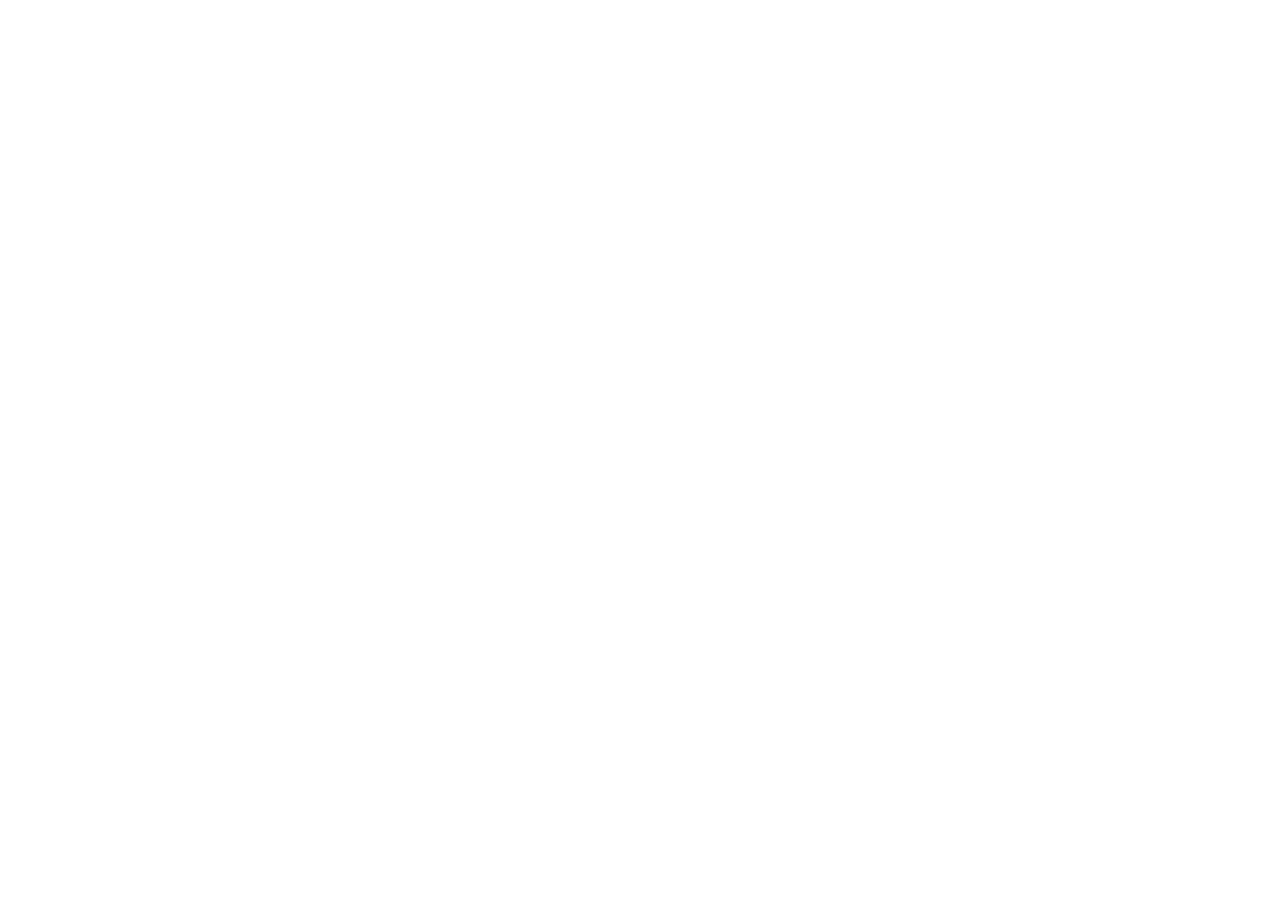
==== RockPaperScissors/index.html @ 8a2b892d "first commit" ====
<!DOCTYPE html>
<html lang="en">
<head>
    <meta charset="UTF-8">
    <meta name="viewport" content="width=device-width, initial-scale=1.0">
    <title>Rock Paper Scissors</title>

</head>
<body>
    
</body>
</html>
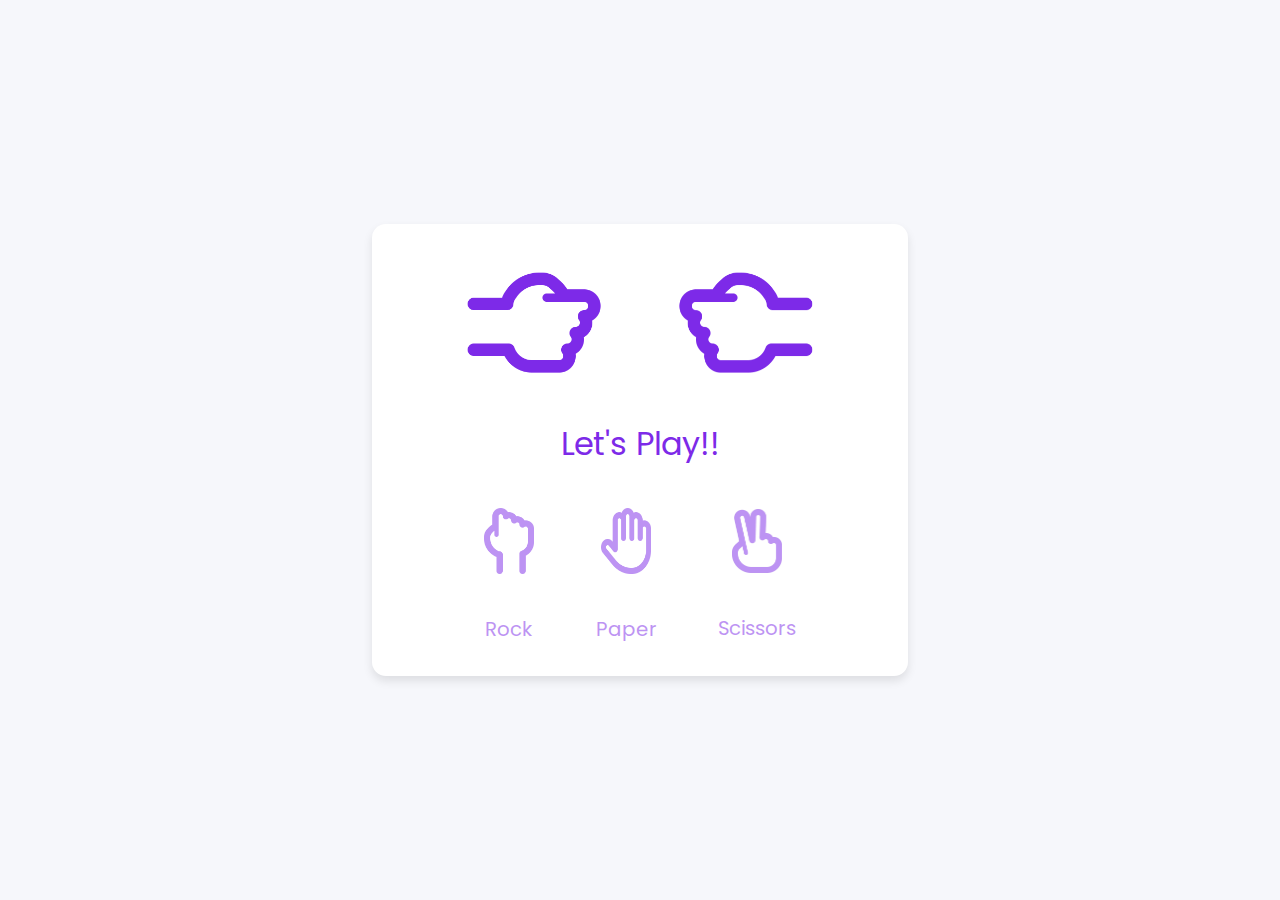
==== commit 79cf693b: "update" ====
--- a/RockPaperScissors/index.html
+++ b/RockPaperScissors/index.html
@@ -4,9 +4,40 @@
     <meta charset="UTF-8">
     <meta name="viewport" content="width=device-width, initial-scale=1.0">
     <title>Rock Paper Scissors</title>
+    <link rel="stylesheet" href="asset/css/style.css">
 
 </head>
 <body>
+    <section class="container">
+        <div class="result_field">
+            <div class="result_images">
+                <span class="user_result">
+                    <img src="asset/image/rock.png" alt="">
+                </span>
+                <span class="cpu_result">
+                    <img src="asset/image/rock.png" alt="">
+                </span>
+            </div>
+            <div class="result">Let's Play!!</div>
+        </div>
+
+        <div class="option_images">
+            <span class="option_image">
+                <img src="asset/image/rock.png" alt="" >
+                <p>Rock</p>
+            </span>
+            <span class="option_image">
+                <img src="asset/image/paper.png" alt="" >
+                <p>Paper</p>
+            </span>
+            <span class="option_image">
+                <img src="asset/image/scissors.png" alt="" >
+                <p>Scissors</p>
+            </span>
+        </div>
+    </section>
     
+    <script src="asset/js/main.js"></script>
 </body>
+
 </html>--- a/RockPaperScissors/asset/css/style.css
+++ b/RockPaperScissors/asset/css/style.css
@@ -0,0 +1,105 @@
+/* Import Google font - Poppins */
+@import url('https://fonts.googleapis.com/css2?family=Montserrat:wght@100..900&family=Oswald:wght@200..700&family=Playwrite+DE+Grund:wght@100..400&family=Poppins:ital,wght@0,100;0,200;0,300;0,400;0,500;0,600;0,700;0,800;0,900;1,100;1,200;1,300;1,400;1,500;1,600;1,700;1,800;1,900&display=swap');
+
+* {
+    margin: 0;
+    padding: 0;
+    box-sizing: border-box;
+    font-family: "Poppins", sans-serif;
+}
+
+body {
+    height: 100vh;
+    display: flex;
+    align-items: center;
+    justify-content: center;
+    background: #f6f7fb;
+}
+
+.container {
+    padding: 2rem 7rem;
+    background: #fff;
+    border-radius: 14px;
+    box-shadow: 0 5px 10px rgba(0, 0, 0, 0.1);
+}
+
+.container.start .user_result {
+    transform-origin: left;
+    animation: userShake 0.7s ease infinite;
+}
+
+@keyframes userShake {
+    50% {
+        transform: rotate(10deg);
+    }
+}
+
+.container.start .cpu_result {
+    transform-origin: right;
+    animation: cpuShake 0.7s ease infinite;
+}
+
+@keyframes cpuShake {
+    50% {
+        transform: rotate(-10deg);
+    }
+}
+
+.result_images {
+    display: flex;
+    column-gap: 7rem;
+}
+
+.result_images img {
+    width: 100px;
+}
+
+.user_result img {
+    transform: rotate(90deg);
+}
+
+.cpu_result img {
+    transform: rotate(-90deg) rotateY(180deg);
+}
+
+.result {
+    text-align: center;
+    font-size: 2rem;
+    color: #7d2ae8;
+    margin-top: 1.5rem;
+}
+
+/* Option image styles */
+.option_images {
+    display: flex;
+    align-items: center;
+    margin-top: 2.5rem;
+    justify-content: space-between;
+}
+
+.option_image {
+    display: flex;
+    flex-direction: column;
+    align-items: center;
+    opacity: 0.5;
+    transition: opacity 0.3s ease;
+}
+
+.option_image:hover {
+    opacity: 1;
+}
+
+.option_image.active {
+    opacity: 1;
+}
+
+.option_image img {
+    width: 50px;
+    pointer-events: none;
+}
+
+.option_image p {
+    color: #7d2ae8;
+    font-size: 1.235rem;
+    margin-top: 2.5rem;
+}
